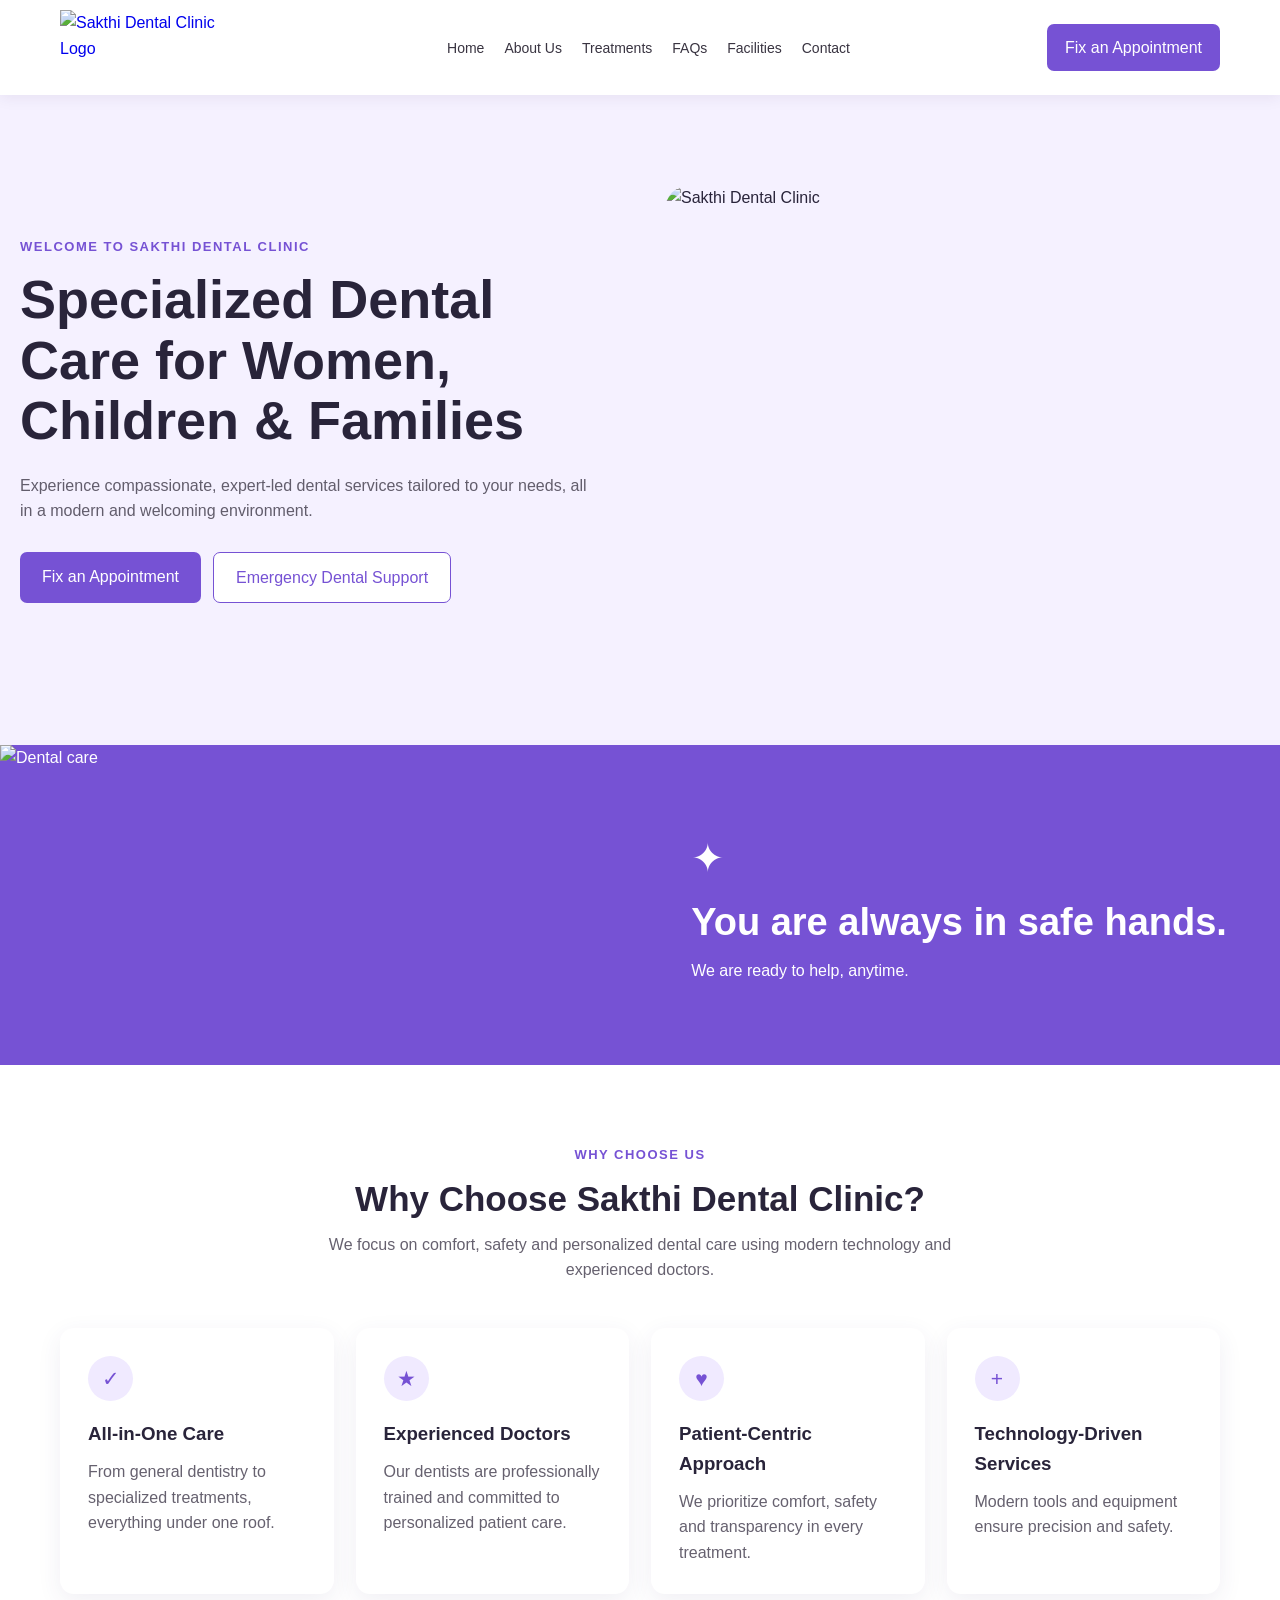
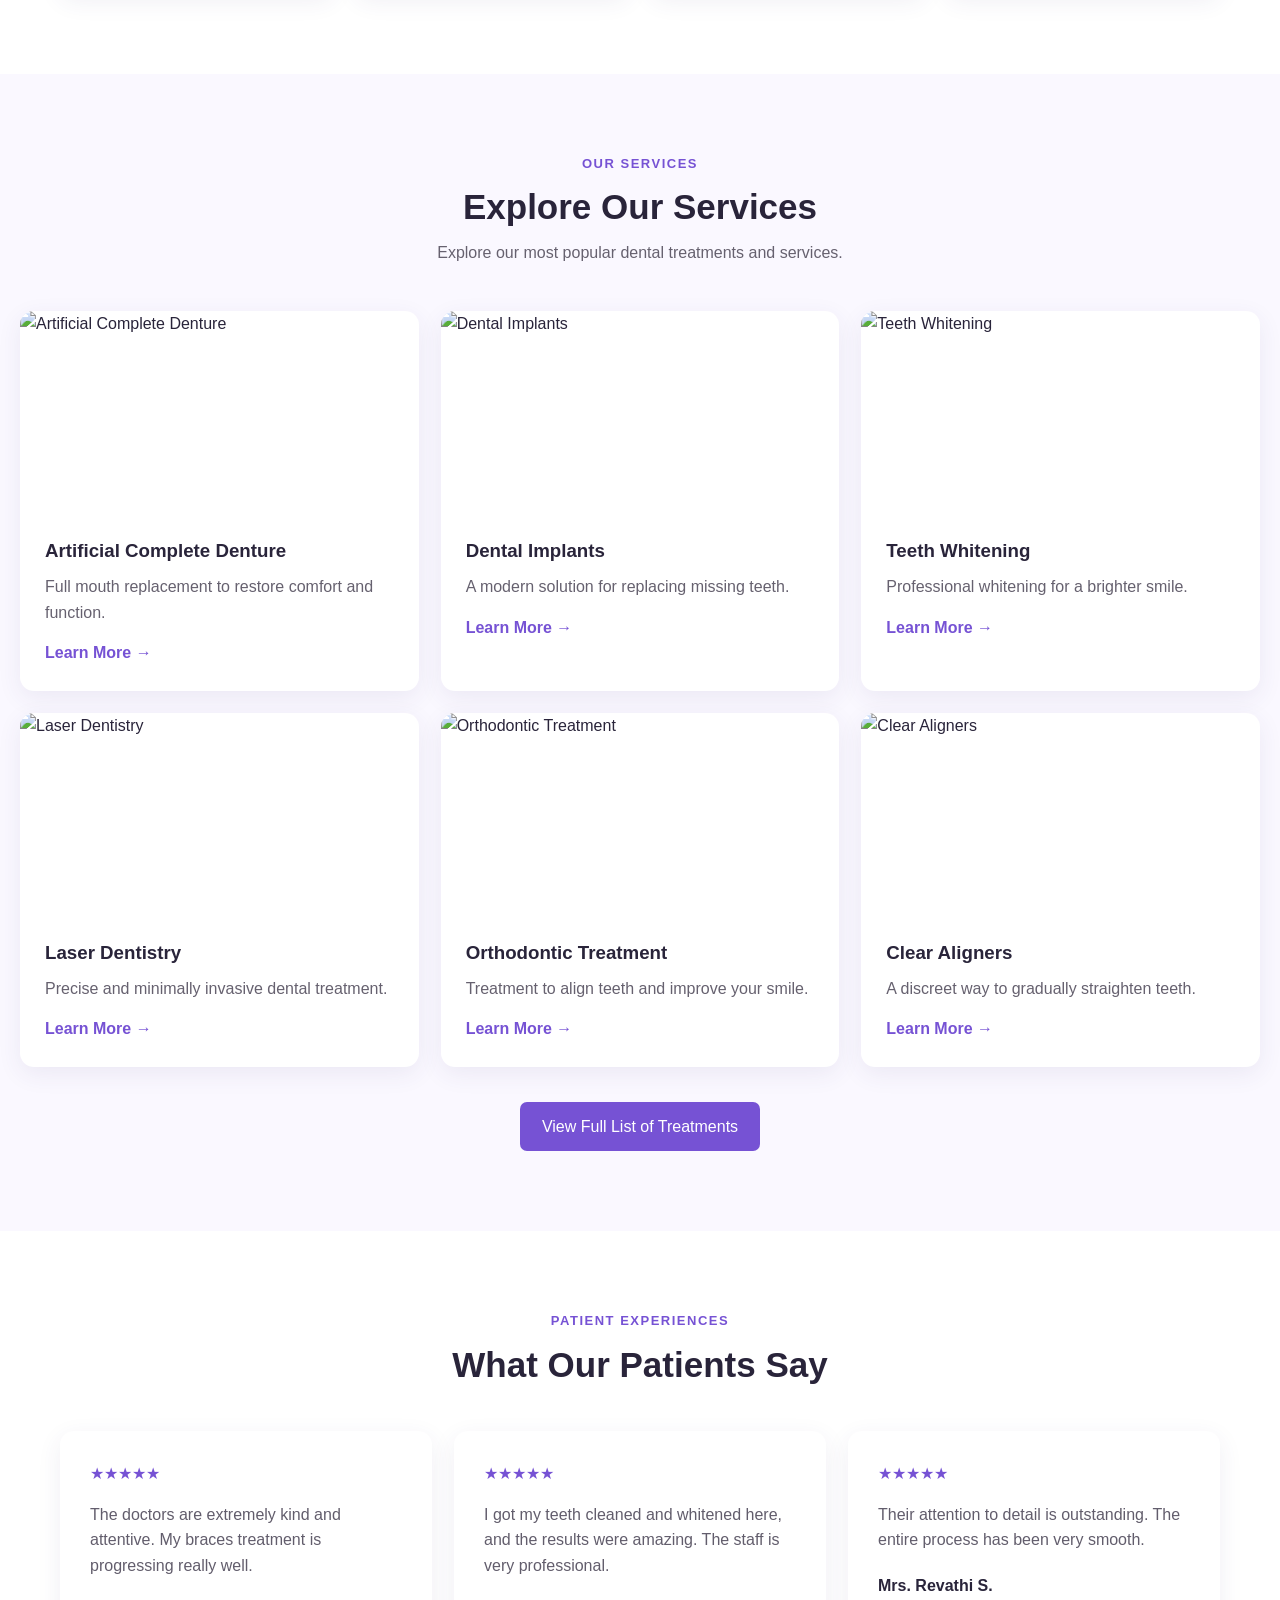
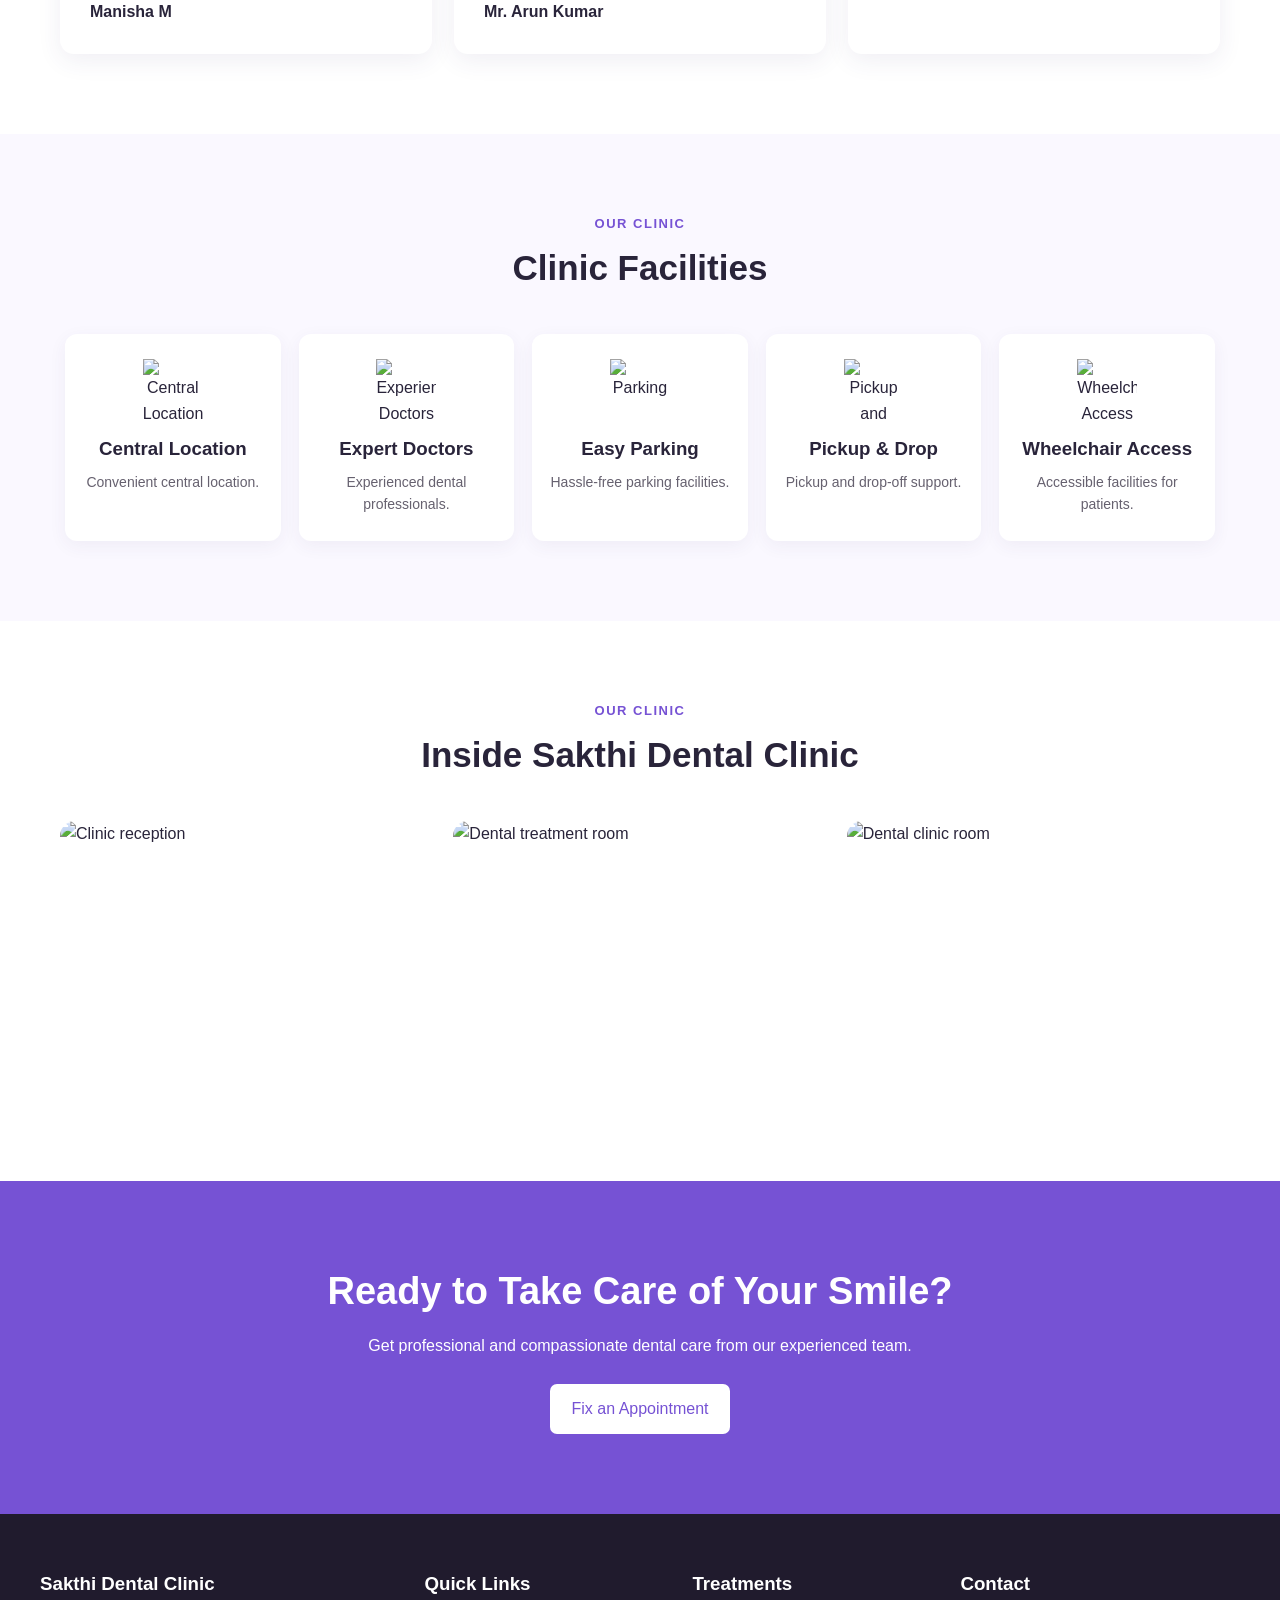
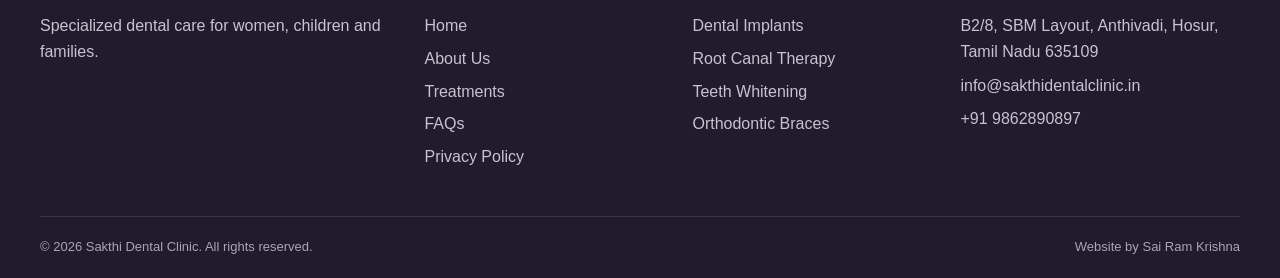
==== index.html @ 9623e9c9 "Add files via upload Add Sakthi Dental Clinic website" ====
<!DOCTYPE html>
<html lang="en">

<head>

    <meta charset="UTF-8">

    <meta name="viewport"
        content="width=device-width, initial-scale=1.0">

    <title>Sakthi Dental Clinic</title>

    <meta name="description"
        content="Sakthi Dental Clinic provides quality dental care for women, children and families.">

    <link rel="stylesheet" href="style.css">

</head>

<body>

    <header>

        <nav class="navbar">

            <a href="index.html" class="logo">

                <img src="images/SDC Logo.png"
                    alt="Sakthi Dental Clinic Logo">

            </a>


            <ul class="nav-links">

                <li>
                    <a href="index.html">Home</a>
                </li>

                <li>
                    <a href="about.html">About Us</a>
                </li>

                <li>
                    <a href="treatments.html">Treatments</a>
                </li>

                <li>
                    <a href="faq.html">FAQs</a>
                </li>

                <li>
                    <a href="#facilities">Facilities</a>
                </li>

                <li>
                    <a href="contact.html">Contact</a>
                </li>

            </ul>


            <a href="contact.html" class="nav-button">
                Fix an Appointment
            </a>

        </nav>

    </header>


    <main>

        <section class="hero">

            <div class="hero-content">

                <p class="small-title">
                    WELCOME TO SAKTHI DENTAL CLINIC
                </p>

                <h1>
                    Specialized Dental Care for
                    Women, Children & Families
                </h1>

                <p>
                    Experience compassionate, expert-led dental
                    services tailored to your needs, all in a
                    modern and welcoming environment.
                </p>

                <div class="hero-buttons">

                    <a href="contact.html" class="button">
                        Fix an Appointment
                    </a>

                    <a href="tel:+919862890897"
                        class="button secondary">
                        Emergency Dental Support
                    </a>

                </div>

            </div>


            <div class="hero-image">

                <img src="images/Banner_img_1.jpg"
                    alt="Sakthi Dental Clinic">

            </div>

        </section>


        <section class="assurance">

            <div class="assurance-image">

                <img src="images/Banner_img_2.jpg"
                    alt="Dental care">

            </div>

            <div class="assurance-text">

                <div class="tooth-icon">
                    ✦
                </div>

                <h2>
                    You are always in safe hands.
                </h2>

                <p>
                    We are ready to help, anytime.
                </p>

            </div>

        </section>


        <section class="section">

            <div class="section-heading">

                <p class="small-title">
                    WHY CHOOSE US
                </p>

                <h2>
                    Why Choose Sakthi Dental Clinic?
                </h2>

                <p>
                    We focus on comfort, safety and personalized
                    dental care using modern technology and
                    experienced doctors.
                </p>

            </div>


            <div class="cards four-cards">

                <div class="card">

                    <div class="icon">✓</div>

                    <h3>
                        All-in-One Care
                    </h3>

                    <p>
                        From general dentistry to specialized
                        treatments, everything under one roof.
                    </p>

                </div>


                <div class="card">

                    <div class="icon">★</div>

                    <h3>
                        Experienced Doctors
                    </h3>

                    <p>
                        Our dentists are professionally trained
                        and committed to personalized patient care.
                    </p>

                </div>


                <div class="card">

                    <div class="icon">♥</div>

                    <h3>
                        Patient-Centric Approach
                    </h3>

                    <p>
                        We prioritize comfort, safety and
                        transparency in every treatment.
                    </p>

                </div>


                <div class="card">

                    <div class="icon">+</div>

                    <h3>
                        Technology-Driven Services
                    </h3>

                    <p>
                        Modern tools and equipment ensure
                        precision and safety.
                    </p>

                </div>

            </div>

        </section>


        <section class="section light-section">

            <div class="section-heading">

                <p class="small-title">
                    OUR SERVICES
                </p>

                <h2>
                    Explore Our Services
                </h2>

                <p>
                    Explore our most popular dental treatments
                    and services.
                </p>

            </div>


            <div class="cards three-cards">

                <div class="service-card">

                    <img src="images/Artificial Complete Denture.png"
                        alt="Artificial Complete Denture">

                    <div class="service-content">

                        <h3>
                            Artificial Complete Denture
                        </h3>

                        <p>
                            Full mouth replacement to restore
                            comfort and function.
                        </p>

                        <a href="treatments.html">
                            Learn More →
                        </a>

                    </div>

                </div>


                <div class="service-card">

                    <img src="images/Impants.png"
                        alt="Dental Implants">

                    <div class="service-content">

                        <h3>
                            Dental Implants
                        </h3>

                        <p>
                            A modern solution for replacing
                            missing teeth.
                        </p>

                        <a href="treatments.html">
                            Learn More →
                        </a>

                    </div>

                </div>


                <div class="service-card">

                    <img src="images/Bleaching.png"
                        alt="Teeth Whitening">

                    <div class="service-content">

                        <h3>
                            Teeth Whitening
                        </h3>

                        <p>
                            Professional whitening for a
                            brighter smile.
                        </p>

                        <a href="treatments.html">
                            Learn More →
                        </a>

                    </div>

                </div>


                <div class="service-card">

                    <img src="images/Laser-Surgery.png"
                        alt="Laser Dentistry">

                    <div class="service-content">

                        <h3>
                            Laser Dentistry
                        </h3>

                        <p>
                            Precise and minimally invasive
                            dental treatment.
                        </p>

                        <a href="treatments.html">
                            Learn More →
                        </a>

                    </div>

                </div>


                <div class="service-card">

                    <img src="images/Orthodonic-Treatment.png"
                        alt="Orthodontic Treatment">

                    <div class="service-content">

                        <h3>
                            Orthodontic Treatment
                        </h3>

                        <p>
                            Treatment to align teeth and
                            improve your smile.
                        </p>

                        <a href="treatments.html">
                            Learn More →
                        </a>

                    </div>

                </div>


                <div class="service-card">

                    <img src="images/Aligner.png"
                        alt="Clear Aligners">

                    <div class="service-content">

                        <h3>
                            Clear Aligners
                        </h3>

                        <p>
                            A discreet way to gradually
                            straighten teeth.
                        </p>

                        <a href="treatments.html">
                            Learn More →
                        </a>

                    </div>

                </div>

            </div>


            <div class="center-button">

                <a href="treatments.html" class="button">
                    View Full List of Treatments
                </a>

            </div>

        </section>


        <section class="section">

            <div class="section-heading">

                <p class="small-title">
                    PATIENT EXPERIENCES
                </p>

                <h2>
                    What Our Patients Say
                </h2>

            </div>


            <div class="cards three-cards">

                <div class="testimonial">

                    <div class="stars">
                        ★★★★★
                    </div>

                    <p>
                        The doctors are extremely kind and
                        attentive. My braces treatment is
                        progressing really well.
                    </p>

                    <h4>
                        Manisha M
                    </h4>

                </div>


                <div class="testimonial">

                    <div class="stars">
                        ★★★★★
                    </div>

                    <p>
                        I got my teeth cleaned and whitened
                        here, and the results were amazing.
                        The staff is very professional.
                    </p>

                    <h4>
                        Mr. Arun Kumar
                    </h4>

                </div>


                <div class="testimonial">

                    <div class="stars">
                        ★★★★★
                    </div>

                    <p>
                        Their attention to detail is outstanding.
                        The entire process has been very smooth.
                    </p>

                    <h4>
                        Mrs. Revathi S.
                    </h4>

                </div>

            </div>

        </section>


        <section id="facilities" class="section light-section">

            <div class="section-heading">

                <p class="small-title">
                    OUR CLINIC
                </p>

                <h2>
                    Clinic Facilities
                </h2>

            </div>


            <div class="facility-grid">

                <div class="facility">

                    <img src="images/Icon-city-center.png"
                        alt="Central Location">

                    <h3>
                        Central Location
                    </h3>

                    <p>
                        Convenient central location.
                    </p>

                </div>


                <div class="facility">

                    <img src="images/Icon-doctors.png"
                        alt="Experienced Doctors">

                    <h3>
                        Expert Doctors
                    </h3>

                    <p>
                        Experienced dental professionals.
                    </p>

                </div>


                <div class="facility">

                    <img src="images/Icon-parking.png"
                        alt="Parking">

                    <h3>
                        Easy Parking
                    </h3>

                    <p>
                        Hassle-free parking facilities.
                    </p>

                </div>


                <div class="facility">

                    <img src="images/Icon-pickup.png"
                        alt="Pickup and Drop">

                    <h3>
                        Pickup & Drop
                    </h3>

                    <p>
                        Pickup and drop-off support.
                    </p>

                </div>


                <div class="facility">

                    <img src="images/Icon-wheel-chair.png"
                        alt="Wheelchair Access">

                    <h3>
                        Wheelchair Access
                    </h3>

                    <p>
                        Accessible facilities for patients.
                    </p>

                </div>

            </div>

        </section>


        <section class="section">

            <div class="section-heading">

                <p class="small-title">
                    OUR CLINIC
                </p>

                <h2>
                    Inside Sakthi Dental Clinic
                </h2>

            </div>


            <div class="gallery-grid">

                <img src="images/Banner_img_1.jpg"
                    alt="Clinic reception">

                <img src="images/Banner_img_2.jpg"
                    alt="Dental treatment room">

                <img src="images/Banner_img_3.jpg"
                    alt="Dental clinic room">

            </div>

        </section>


        <section class="cta-section">

            <h2>
                Ready to Take Care of Your Smile?
            </h2>

            <p>
                Get professional and compassionate dental
                care from our experienced team.
            </p>

            <a href="contact.html"
                class="button white-button">
                Fix an Appointment
            </a>

        </section>

    </main>


    <footer>

        <div class="footer-content">

            <div>

                <h3>
                    Sakthi Dental Clinic
                </h3>

                <p>
                    Specialized dental care for women,
                    children and families.
                </p>

            </div>


            <div>

                <h3>
                    Quick Links
                </h3>

                <a href="index.html">Home</a>

                <a href="about.html">About Us</a>

                <a href="treatments.html">Treatments</a>

                <a href="faq.html">FAQs</a>

                <a href="privacy.html">Privacy Policy</a>

            </div>


            <div>

                <h3>
                    Treatments
                </h3>

                <a href="treatments.html">
                    Dental Implants
                </a>

                <a href="treatments.html">
                    Root Canal Therapy
                </a>

                <a href="treatments.html">
                    Teeth Whitening
                </a>

                <a href="treatments.html">
                    Orthodontic Braces
                </a>

            </div>


            <div>

                <h3>
                    Contact
                </h3>

                <p>
                    B2/8, SBM Layout, Anthivadi,
                    Hosur, Tamil Nadu 635109
                </p>

                <p>
                    info@sakthidentalclinic.in
                </p>

                <p>
                    +91 9862890897
                </p>

            </div>

        </div>


        <div class="copyright">

            <p>
                © 2026 Sakthi Dental Clinic.
                All rights reserved.
            </p>

            <p>
                Website by Sai Ram Krishna
            </p>

        </div>

    </footer>


    <script src="script.js"></script>

</body>

</html>
---- style.css ----
* {
    margin: 0;
    padding: 0;
    box-sizing: border-box;
}

html {
    scroll-behavior: smooth;
}

body {
    font-family: Arial, sans-serif;
    color: #29243a;
    background: #ffffff;
    line-height: 1.6;
}

img {
    max-width: 100%;
    display: block;
}

a {
    text-decoration: none;
}

button,
input,
textarea {
    font-family: inherit;
}


/* NAVBAR */

header {
    background: #ffffff;
    position: sticky;
    top: 0;
    z-index: 1000;
    box-shadow: 0 2px 15px rgba(50, 30, 80, 0.08);
}

.navbar {
    max-width: 1200px;
    margin: auto;
    padding: 10px 20px;
    display: flex;
    align-items: center;
    justify-content: space-between;
    gap: 25px;
}

.logo {
    display: flex;
    align-items: center;
}

.logo img {
    width: 190px;
    height: 75px;
    object-fit: contain;
}

.nav-links {
    display: flex;
    gap: 20px;
    list-style: none;
}

.nav-links a {
    color: #393441;
    font-size: 14px;
}

.nav-links a:hover {
    color: #7652d4;
}

.nav-button {
    background: #7652d4;
    color: white;
    padding: 11px 18px;
    border-radius: 7px;
    white-space: nowrap;
}


/* HERO */

.hero {
    min-height: 650px;
    padding: 70px 20px;
    display: grid;
    grid-template-columns: 1fr 1fr;
    gap: 50px;
    align-items: center;
    background: #f5f1ff;
}

.hero-content {
    max-width: 620px;
    margin-left: auto;
}

.small-title {
    color: #7652d4;
    font-size: 13px;
    font-weight: bold;
    letter-spacing: 1.5px;
    margin-bottom: 12px;
}

.hero h1 {
    font-size: 54px;
    line-height: 1.12;
    margin-bottom: 22px;
}

.hero-content > p:not(.small-title) {
    color: #625d6c;
    margin-bottom: 28px;
    max-width: 570px;
}

.hero-image img {
    width: 100%;
    height: 470px;
    object-fit: cover;
    border-radius: 25px;
}


/* BUTTONS */

.button {
    display: inline-block;
    background: #7652d4;
    color: white;
    padding: 12px 22px;
    border-radius: 7px;
    border: none;
    cursor: pointer;
}

.button:hover {
    background: #603eaf;
}

.secondary {
    background: white;
    color: #7652d4;
    border: 1px solid #7652d4;
}

.secondary:hover {
    color: white;
}

.hero-buttons {
    display: flex;
    gap: 12px;
    flex-wrap: wrap;
}

.center-button {
    text-align: center;
    margin-top: 35px;
}


/* ASSURANCE */

.assurance {
    display: grid;
    grid-template-columns: 1fr 1fr;
    background: #7652d4;
    color: white;
}

.assurance-image img {
    width: 100%;
    height: 320px;
    object-fit: cover;
}

.assurance-text {
    display: flex;
    flex-direction: column;
    justify-content: center;
    padding: 40px 8%;
}

.assurance-text h2 {
    font-size: 38px;
    line-height: 1.2;
    margin-bottom: 12px;
}

.tooth-icon {
    font-size: 40px;
    margin-bottom: 10px;
}


/* SECTIONS */

.section {
    max-width: 1200px;
    margin: auto;
    padding: 80px 20px;
}

.light-section {
    max-width: none;
    background: #faf8ff;
}

.section-heading {
    max-width: 700px;
    margin: 0 auto 45px;
    text-align: center;
}

.section-heading h2 {
    font-size: 35px;
    line-height: 1.2;
    margin-bottom: 12px;
}

.section-heading p:last-child {
    color: #66616f;
}


/* CARDS */

.cards {
    display: grid;
    gap: 22px;
}

.four-cards {
    grid-template-columns: repeat(4, 1fr);
}

.three-cards {
    grid-template-columns: repeat(3, 1fr);
}

.card,
.testimonial,
.service-card {
    background: white;
    border-radius: 14px;
    box-shadow: 0 7px 25px rgba(70, 45, 110, 0.08);
}

.card {
    padding: 28px;
}

.card h3 {
    margin-bottom: 10px;
}

.card p {
    color: #66616f;
}

.icon {
    width: 45px;
    height: 45px;
    display: flex;
    align-items: center;
    justify-content: center;
    background: #f0eaff;
    color: #7652d4;
    border-radius: 50%;
    font-size: 21px;
    margin-bottom: 18px;
}


/* SERVICE CARDS */

.service-card {
    overflow: hidden;
}

.service-card img {
    width: 100%;
    height: 200px;
    object-fit: cover;
}

.service-content {
    padding: 25px;
}

.service-content h3 {
    margin-bottom: 8px;
}

.service-content p {
    color: #66616f;
}

.service-content a {
    display: inline-block;
    margin-top: 15px;
    color: #7652d4;
    font-weight: bold;
}


/* TESTIMONIALS */

.testimonial {
    padding: 30px;
}

.testimonial p {
    color: #625d6c;
    margin-bottom: 20px;
}

.stars {
    color: #7652d4;
    margin-bottom: 15px;
}


/* FACILITIES */

.facility-grid {
    max-width: 1150px;
    margin: auto;
    display: grid;
    grid-template-columns: repeat(5, 1fr);
    gap: 18px;
}

.facility {
    background: white;
    text-align: center;
    padding: 25px 15px;
    border-radius: 12px;
    box-shadow: 0 5px 18px rgba(70, 45, 110, 0.06);
}

.facility img {
    width: 60px;
    height: 60px;
    object-fit: contain;
    margin: 0 auto 15px;
}

.facility h3 {
    margin-bottom: 7px;
}

.facility p {
    color: #66616f;
    font-size: 14px;
}


/* GALLERY */

.gallery-grid {
    display: grid;
    grid-template-columns: repeat(3, 1fr);
    gap: 20px;
}

.gallery-grid img {
    width: 100%;
    height: 280px;
    object-fit: cover;
    border-radius: 15px;
}


/* PAGE HEADER */

.page-header {
    padding: 95px 20px;
    text-align: center;
    background: #f5f1ff;
}

.page-header h1 {
    font-size: 45px;
    line-height: 1.2;
    margin-bottom: 12px;
}

.page-header p:last-child {
    color: #625d6c;
}


/* ABOUT */

.about-section {
    display: grid;
    grid-template-columns: 1fr 1fr;
    gap: 55px;
    align-items: center;
}

.about-image img {
    width: 100%;
    height: 430px;
    object-fit: cover;
    border-radius: 18px;
}

.about-content h2 {
    font-size: 38px;
    margin-bottom: 20px;
}

.about-content p {
    color: #625d6c;
    margin-bottom: 18px;
}


/* DOCTORS */

.doctor-grid {
    display: grid;
    grid-template-columns: repeat(3, 1fr);
    gap: 20px;
}

.doctor-card {
    background: white;
    padding: 30px 20px;
    border-radius: 12px;
    text-align: center;
    box-shadow: 0 7px 25px rgba(70, 45, 110, 0.08);
}

.doctor-card h3 {
    color: #342d43;
    margin-bottom: 6px;
}

.doctor-card p {
    color: #7652d4;
}


/* TREATMENTS */

.treatment-list {
    max-width: 1050px;
    margin: auto;
    display: grid;
    gap: 22px;
}

.treatment {
    background: white;
    padding: 30px;
    border-left: 4px solid #7652d4;
    border-radius: 10px;
    box-shadow: 0 6px 20px rgba(70, 45, 110, 0.07);
}

.treatment h2 {
    color: #6246a8;
    margin-bottom: 10px;
}

.treatment p {
    color: #625d6c;
}

.treatment-with-image {
    display: grid;
    grid-template-columns: 220px 1fr;
    gap: 25px;
    align-items: center;
}

.treatment-with-image img {
    width: 220px;
    height: 170px;
    object-fit: cover;
    border-radius: 10px;
}


/* FAQ */

.faq-container {
    max-width: 900px;
    margin: auto;
}

.faq-item {
    background: white;
    border: 1px solid #e5e0ef;
    border-radius: 10px;
    margin-bottom: 12px;
    overflow: hidden;
}

.faq-question {
    width: 100%;
    border: none;
    background: white;
    padding: 20px;
    display: flex;
    justify-content: space-between;
    align-items: center;
    text-align: left;
    font-weight: bold;
    font-size: 16px;
    cursor: pointer;
    color: #29243a;
}

.faq-question span {
    font-size: 22px;
    color: #7652d4;
}

.faq-answer {
    display: none;
    padding: 0 20px 20px;
}

.faq-answer p {
    color: #625d6c;
}

.faq-item.active .faq-answer {
    display: block;
}


/* CONTACT */

.contact-section {
    max-width: 1100px;
    margin: auto;
    padding: 80px 20px;
    display: grid;
    grid-template-columns: 1fr 1fr;
    gap: 40px;
}

.contact-form,
.contact-info {
    background: #faf8ff;
    padding: 35px;
    border-radius: 14px;
}

.contact-form h2,
.contact-info h2 {
    margin-bottom: 10px;
}

.contact-form > p {
    color: #625d6c;
    margin-bottom: 25px;
}

form {
    display: flex;
    flex-direction: column;
    gap: 9px;
}

label {
    font-weight: bold;
    margin-top: 8px;
}

input,
textarea {
    width: 100%;
    padding: 13px;
    border: 1px solid #d7d1e1;
    border-radius: 7px;
    outline: none;
}

input:focus,
textarea:focus {
    border-color: #7652d4;
}

textarea {
    height: 140px;
    resize: vertical;
}

#formMessage {
    margin-top: 10px;
    font-weight: bold;
}

.contact-item {
    display: flex;
    gap: 15px;
    margin-top: 25px;
}

.contact-icon {
    min-width: 42px;
    height: 42px;
    display: flex;
    align-items: center;
    justify-content: center;
    background: #eee7ff;
    color: #7652d4;
    border-radius: 50%;
}

.contact-item h3 {
    margin-bottom: 4px;
}

.contact-item p {
    color: #625d6c;
}


/* PRIVACY */

.policy {
    max-width: 900px;
    margin: auto;
    padding: 80px 20px;
}

.policy h2 {
    margin-top: 35px;
    margin-bottom: 10px;
}

.policy p {
    color: #625d6c;
}


/* CTA */

.cta-section {
    padding: 80px 20px;
    background: #7652d4;
    color: white;
    text-align: center;
}

.cta-section h2 {
    font-size: 38px;
    margin-bottom: 12px;
}

.cta-section p {
    margin-bottom: 25px;
}

.white-button {
    background: white;
    color: #7652d4;
}


/* FOOTER */

footer {
    background: #201b2d;
    color: white;
    padding: 55px 20px 20px;
}

.footer-content {
    max-width: 1200px;
    margin: auto;
    display: grid;
    grid-template-columns: 1.5fr 1fr 1fr 1.2fr;
    gap: 35px;
}

.footer-content h3 {
    margin-bottom: 15px;
}

.footer-content p {
    color: #c8c3d1;
    margin-bottom: 8px;
}

.footer-content a {
    display: block;
    color: #c8c3d1;
    margin-bottom: 7px;
}

.footer-content a:hover {
    color: white;
}

.copyright {
    max-width: 1200px;
    margin: 40px auto 0;
    padding-top: 20px;
    border-top: 1px solid #393346;
    display: flex;
    justify-content: space-between;
    gap: 20px;
}

.copyright p {
    color: #aaa4b5;
    font-size: 13px;
}


/* TABLET */

@media (max-width: 1050px) {

    .navbar {
        flex-wrap: wrap;
    }

    .nav-links {
        gap: 12px;
    }

    .hero {
        grid-template-columns: 1fr;
    }

    .hero-content {
        margin: auto;
        text-align: center;
    }

    .hero-content > p:not(.small-title) {
        margin-left: auto;
        margin-right: auto;
    }

    .four-cards {
        grid-template-columns: repeat(2, 1fr);
    }

    .facility-grid {
        grid-template-columns: repeat(3, 1fr);
    }

}


/* MOBILE */

@media (max-width: 750px) {

    .navbar {
        justify-content: center;
    }

    .nav-links {
        flex-wrap: wrap;
        justify-content: center;
    }

    .hero {
        padding-top: 50px;
    }

    .hero h1 {
        font-size: 40px;
    }

    .hero-image img {
        height: 350px;
    }

    .assurance {
        grid-template-columns: 1fr;
    }

    .assurance-text {
        padding: 50px 25px;
        text-align: center;
    }

    .three-cards,
    .four-cards,
    .doctor-grid,
    .contact-section,
    .about-section {
        grid-template-columns: 1fr;
    }

    .facility-grid {
        grid-template-columns: repeat(2, 1fr);
    }

    .gallery-grid {
        grid-template-columns: 1fr;
    }

    .treatment-with-image {
        grid-template-columns: 1fr;
    }

    .treatment-with-image img {
        width: 100%;
        height: 230px;
    }

    .footer-content {
        grid-template-columns: 1fr 1fr;
    }

    .copyright {
        flex-direction: column;
    }

}


/* SMALL MOBILE */

@media (max-width: 450px) {

    .logo img {
        width: 165px;
        height: 65px;
    }

    .nav-button {
        width: 100%;
        text-align: center;
    }

    .hero h1 {
        font-size: 34px;
    }

    .hero-buttons {
        flex-direction: column;
    }

    .hero-buttons .button {
        text-align: center;
    }

    .facility-grid {
        grid-template-columns: 1fr;
    }

    .footer-content {
        grid-template-columns: 1fr;
    }

    .page-header h1 {
        font-size: 35px;
    }

}
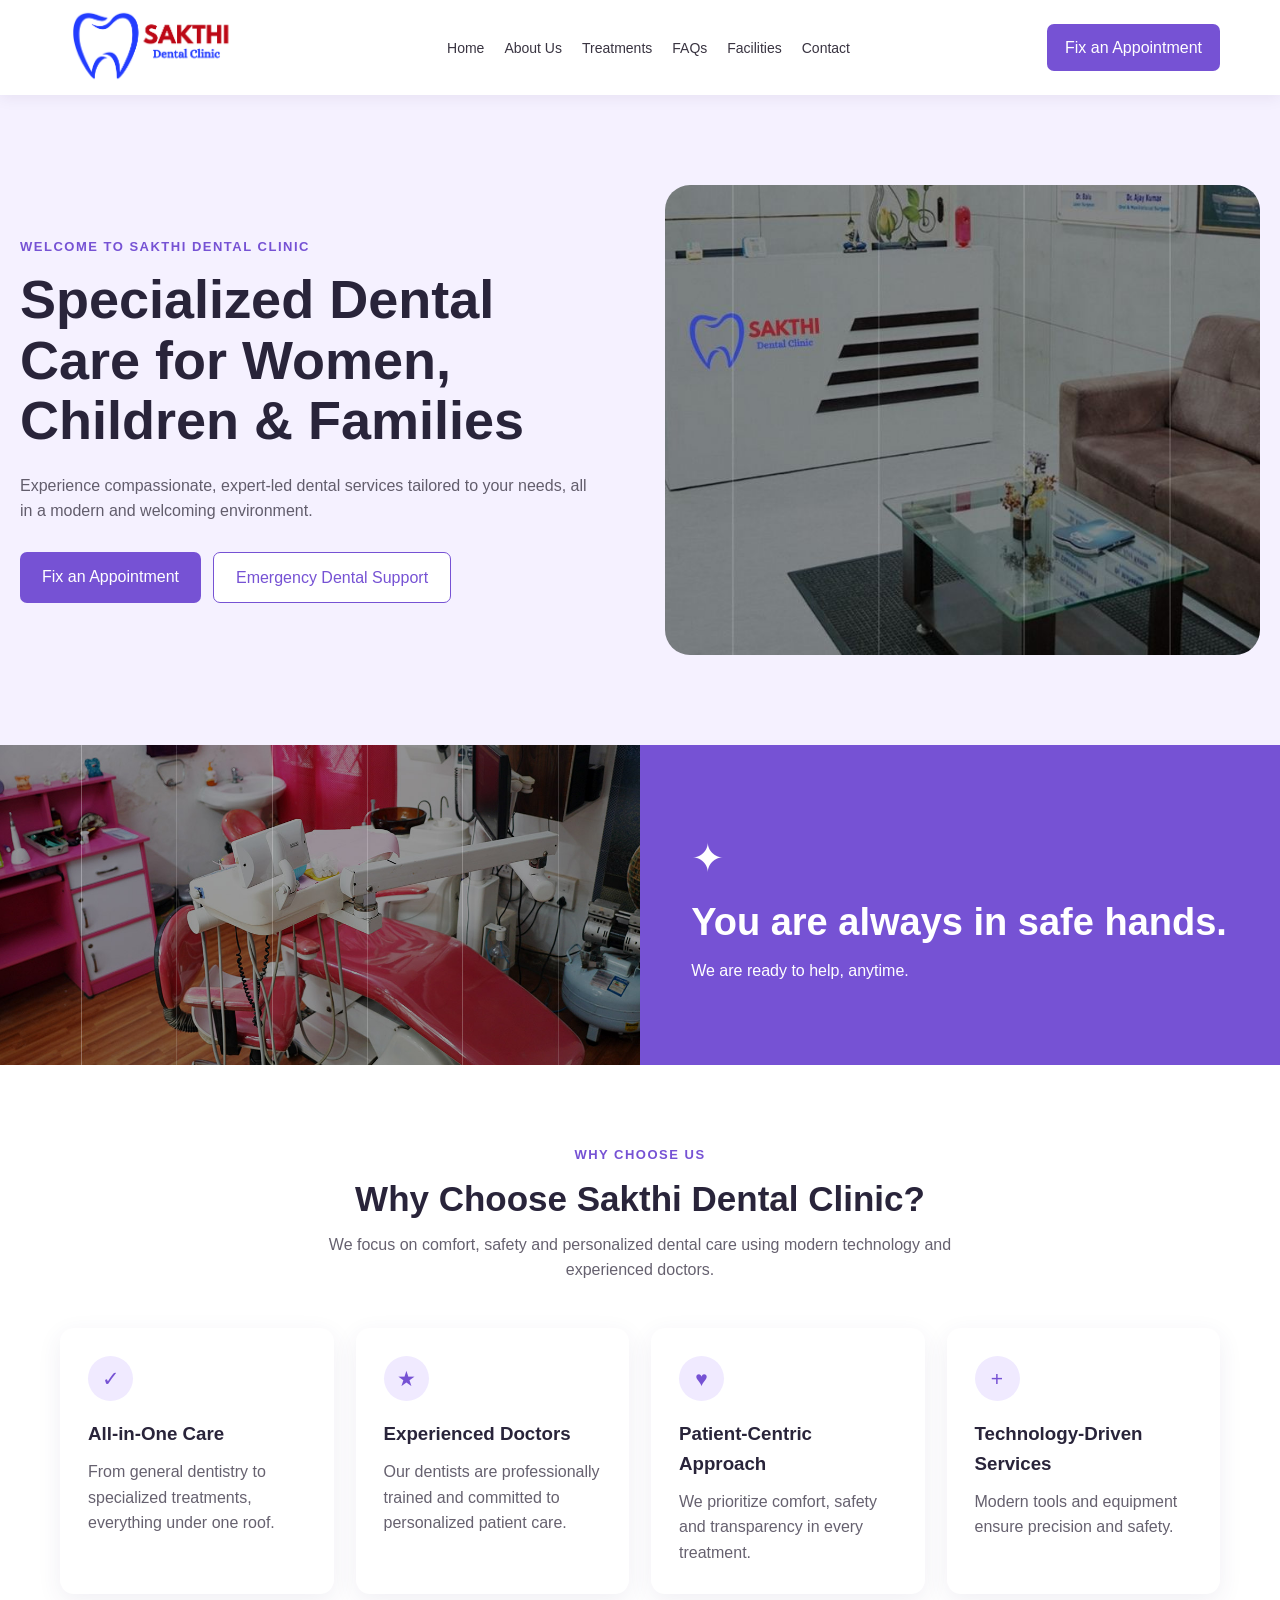
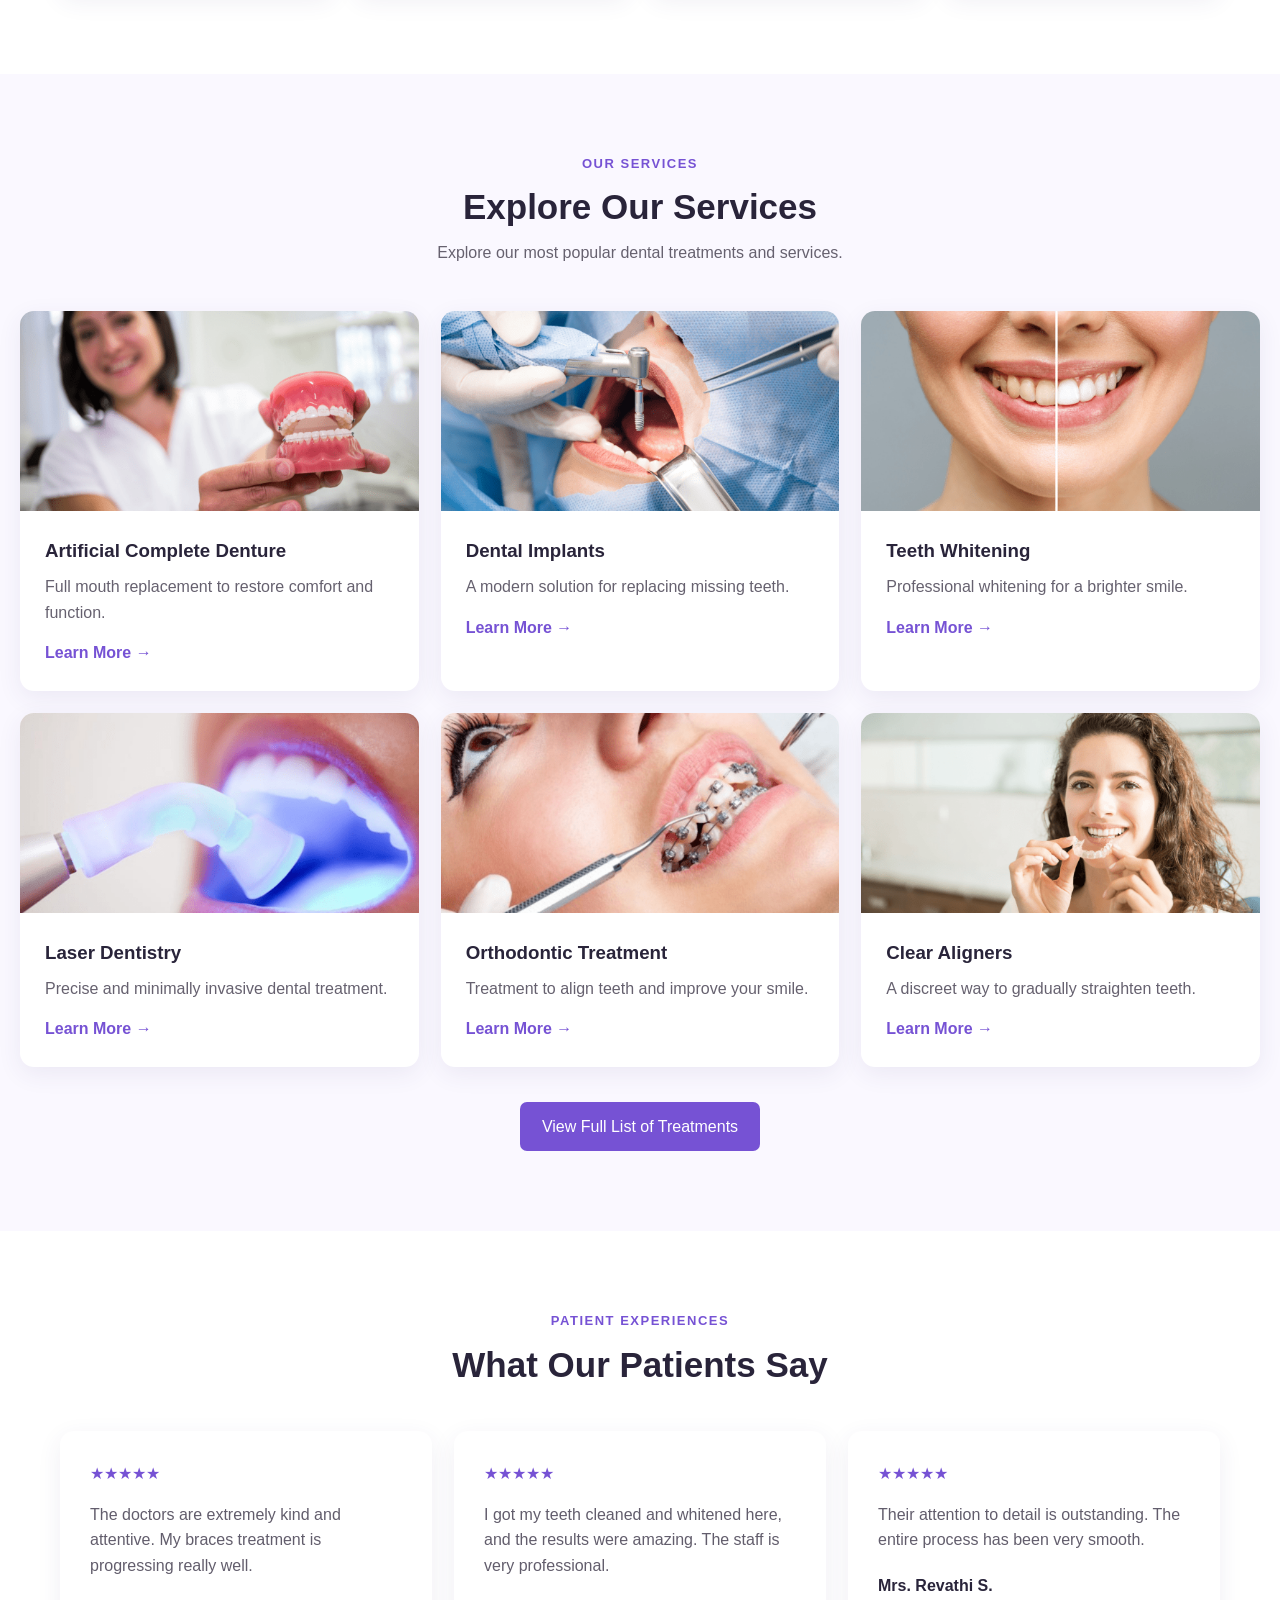
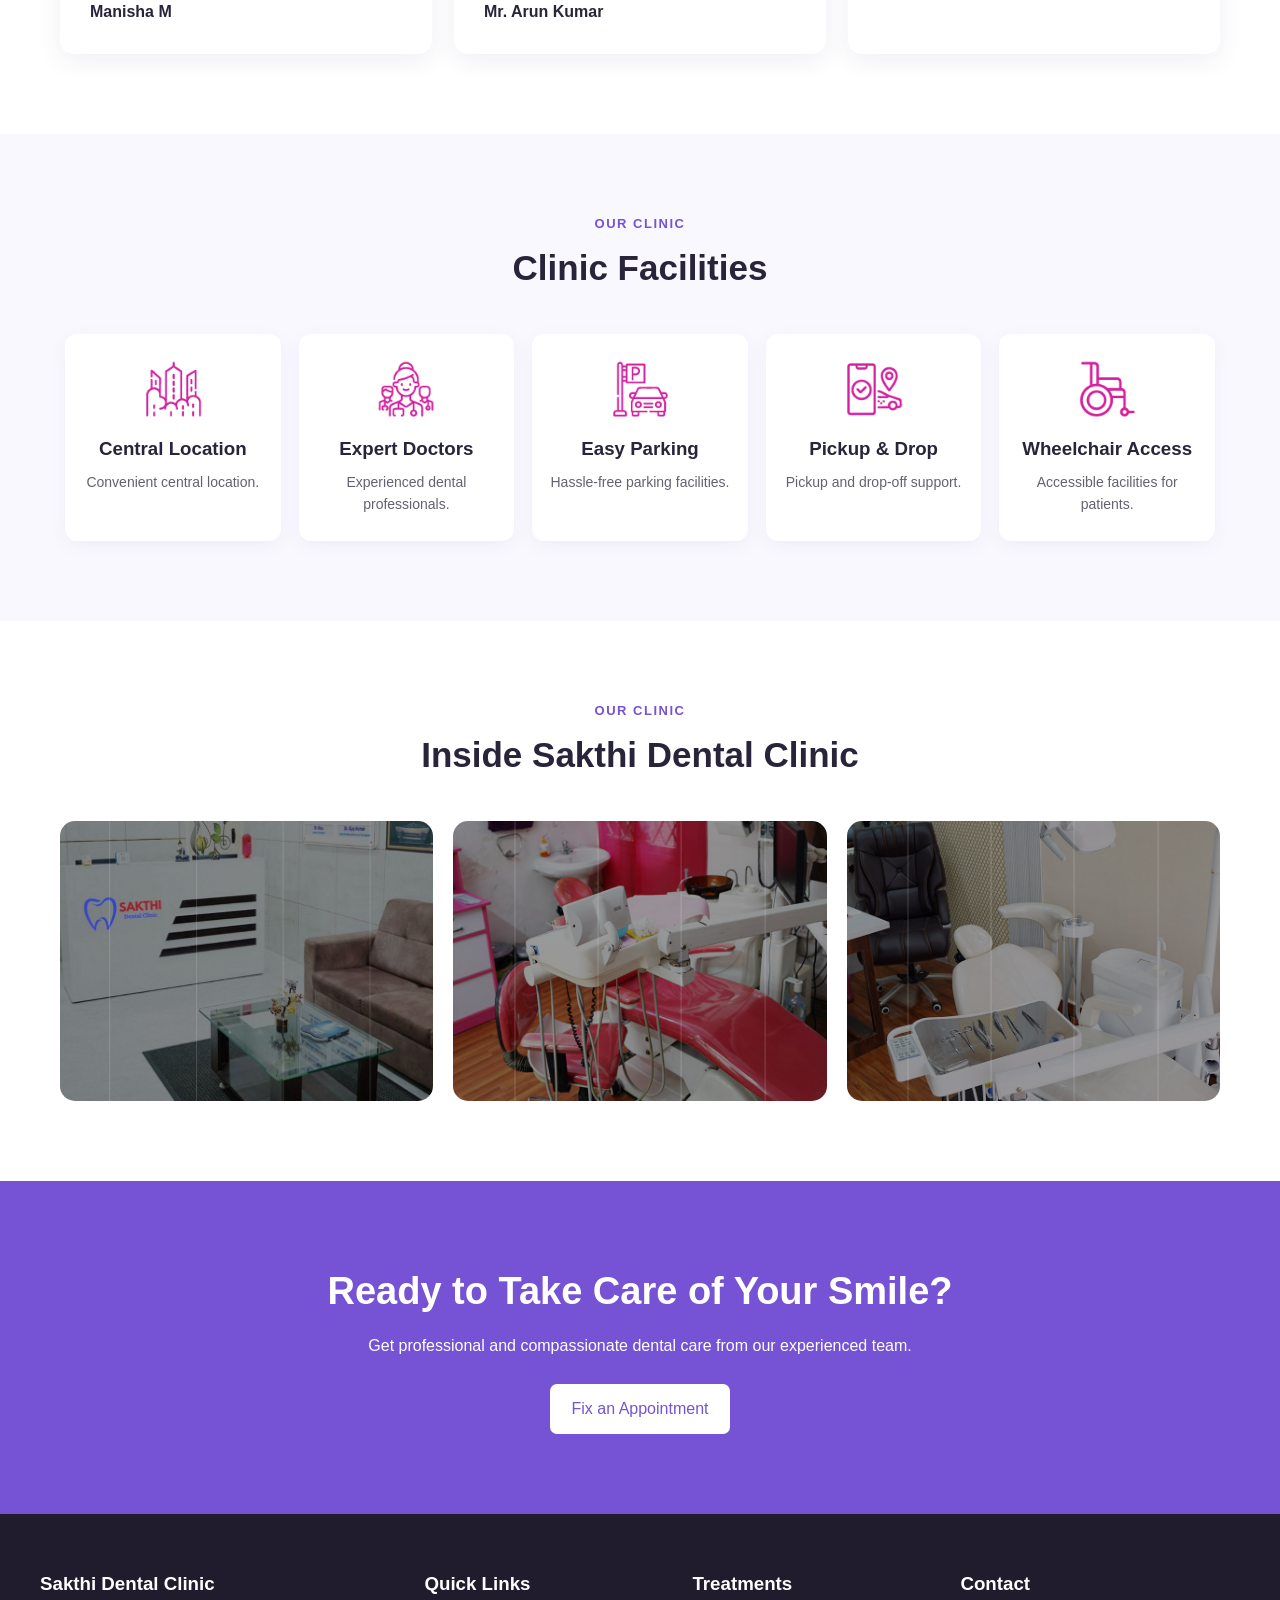
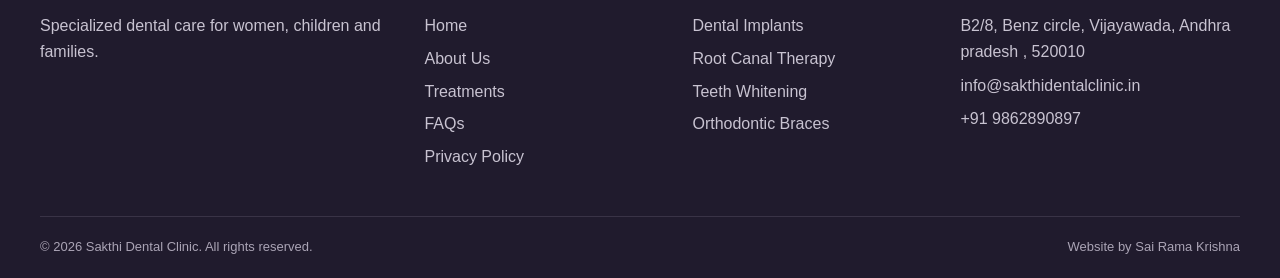
==== commit 2462df3a: "Update index.html" ====
--- a/index.html
+++ b/index.html
@@ -719,8 +719,8 @@
                 </h3>
 
                 <p>
-                    B2/8, SBM Layout, Anthivadi,
-                    Hosur, Tamil Nadu 635109
+                    B2/8, Benz circle, Vijayawada,
+                      Andhra pradesh  , 520010
                 </p>
 
                 <p>
@@ -744,7 +744,7 @@
             </p>
 
             <p>
-                Website by Sai Ram Krishna
+                Website by Sai Rama Krishna
             </p>
 
         </div>
@@ -756,4 +756,4 @@
 
 </body>
 
-</html>+</html>
